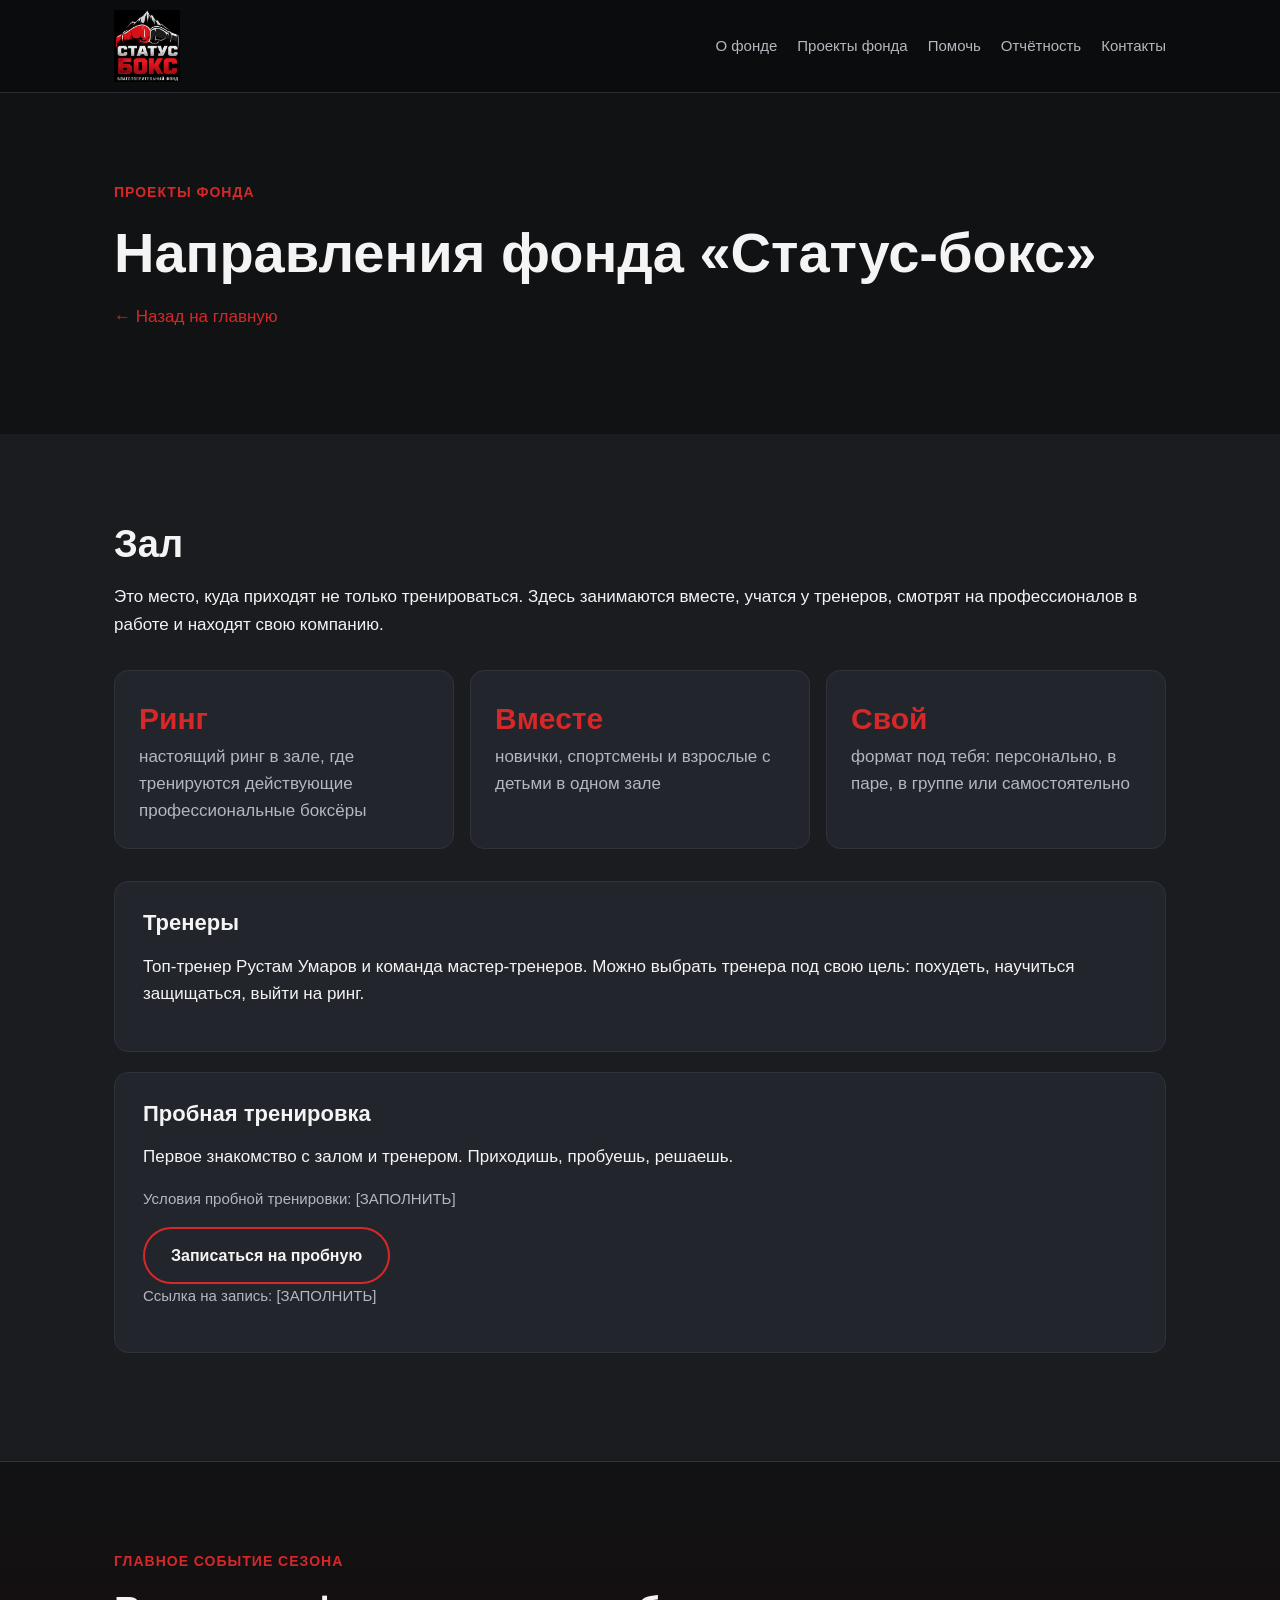
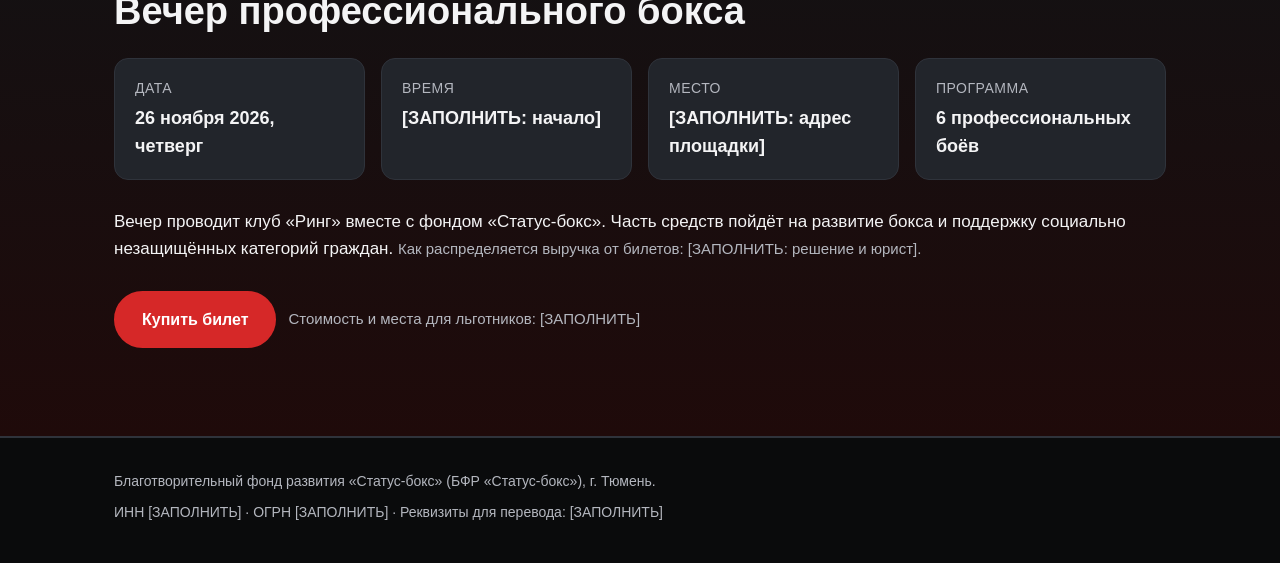
==== projects.html @ a435648f "Зал и вечер бокса вынесены в «Проекты фонда» Co-Authored-By: Claude Haiku 5.5 <noreply@anthropic.com" ====
<!DOCTYPE html>
<html lang="ru">
<head>
  <meta charset="UTF-8">
  <meta name="viewport" content="width=device-width, initial-scale=1.0">
  <title>Проекты фонда «Статус-бокс» — Тюмень</title>
  <meta name="description" content="Проекты благотворительного фонда развития «Статус-бокс» в Тюмени.">
  <link rel="stylesheet" href="style.css">
</head>
<body>

  <header class="top">
    <div class="wrap top__inner">
      <a href="index.html" class="logo">
        <img src="assets/logo-statusbox.png" alt="Эмблема фонда «Статус-бокс»" class="logo__img">
      </a>
      <nav class="menu">
        <a href="index.html#about">О фонде</a>
        <a href="projects.html">Проекты фонда</a>
        <a href="index.html#help">Помочь</a>
        <a href="index.html#reports">Отчётность</a>
        <a href="index.html#contacts">Контакты</a>
      </nav>
    </div>
  </header>

  <section class="block">
    <div class="wrap">
      <p class="fund__tag">Проекты фонда</p>
      <h1>Направления фонда «Статус-бокс»</h1>
      <p><a href="index.html">← Назад на главную</a></p>
    </div>
  </section>

  <section id="zal" class="block block--alt">
    <div class="wrap">
      <h2>Зал</h2>
      <p>
        Это место, куда приходят не только тренироваться. Здесь занимаются вместе, учатся у тренеров,
        смотрят на профессионалов в работе и находят свою компанию.
      </p>
      <div class="facts">
        <div class="fact">
          <div class="fact__num">Ринг</div>
          <div class="fact__text">настоящий ринг в зале, где тренируются действующие профессиональные боксёры</div>
        </div>
        <div class="fact">
          <div class="fact__num">Вместе</div>
          <div class="fact__text">новички, спортсмены и взрослые с детьми в одном зале</div>
        </div>
        <div class="fact">
          <div class="fact__num">Свой</div>
          <div class="fact__text">формат под тебя: персонально, в паре, в группе или самостоятельно</div>
        </div>
      </div>

      <div class="card">
        <h3>Тренеры</h3>
        <p>
          Топ-тренер Рустам Умаров и команда мастер-тренеров. Можно выбрать тренера под свою цель:
          похудеть, научиться защищаться, выйти на ринг.
        </p>
      </div>

      <div class="card">
        <h3>Пробная тренировка</h3>
        <p>Первое знакомство с залом и тренером. Приходишь, пробуешь, решаешь.</p>
        <p class="note">Условия пробной тренировки: [ЗАПОЛНИТЬ]</p>
        <a href="#" class="btn btn--ghost">Записаться на пробную</a>
        <p class="note">Ссылка на запись: [ЗАПОЛНИТЬ]</p>
      </div>
    </div>
  </section>

  <section id="event" class="block event">
    <div class="wrap">
      <p class="event__tag">Главное событие сезона</p>
      <h2>Вечер профессионального бокса</h2>
      <div class="event__info">
        <div><span class="label">Дата</span><span class="value">26 ноября 2026, четверг</span></div>
        <div><span class="label">Время</span><span class="value">[ЗАПОЛНИТЬ: начало]</span></div>
        <div><span class="label">Место</span><span class="value">[ЗАПОЛНИТЬ: адрес площадки]</span></div>
        <div><span class="label">Программа</span><span class="value">6 профессиональных боёв</span></div>
      </div>
      <p>
        Вечер проводит клуб «Ринг» вместе с фондом «Статус-бокс». Часть средств пойдёт на развитие бокса
        и поддержку социально незащищённых категорий граждан.
        <span class="note">Как распределяется выручка от билетов: [ЗАПОЛНИТЬ: решение и юрист].</span>
      </p>
      <div class="hero__actions">
        <a href="#" class="btn btn--primary">Купить билет</a>
        <span class="note">Стоимость и места для льготников: [ЗАПОЛНИТЬ]</span>
      </div>
    </div>
  </section>

  <footer class="foot">
    <div class="wrap">
      <p>Благотворительный фонд развития «Статус-бокс» (БФР «Статус-бокс»), г. Тюмень.</p>
      <p>ИНН [ЗАПОЛНИТЬ] · ОГРН [ЗАПОЛНИТЬ] · Реквизиты для перевода: [ЗАПОЛНИТЬ]</p>
    </div>
  </footer>

</body>
</html>
---- style.css ----
/* Фонд СТАТУС-БОКС: цвета — тёмный фон, красный акцент, белый текст (как в плане кампании) */
:root {
  --bg: #111214;
  --bg-alt: #1a1c20;
  --card: #22252b;
  --text: #f4f4f5;
  --muted: #b4b7bf;
  --accent: #d62828;
  --accent-dark: #a51f1f;
  --line: #2f333b;
  --radius: 14px;
}

* { box-sizing: border-box; }

html { scroll-behavior: smooth; }

body {
  margin: 0;
  font-family: "Segoe UI", Roboto, Arial, sans-serif;
  font-size: 17px;
  line-height: 1.6;
  color: var(--text);
  background: var(--bg);
}

a { color: var(--accent); text-decoration: none; }
a:hover { text-decoration: underline; }

h1, h2, h3 { line-height: 1.2; margin: 0 0 16px; }
h1 { font-size: clamp(32px, 5vw, 56px); font-weight: 800; }
h2 { font-size: clamp(26px, 3.5vw, 38px); font-weight: 800; }
h3 { font-size: 22px; font-weight: 700; }

p { margin: 0 0 16px; }

.wrap {
  max-width: 1100px;
  margin: 0 auto;
  padding: 0 24px;
}

/* Верхняя панель */
.top {
  position: sticky;
  top: 0;
  z-index: 10;
  background: rgba(17, 18, 20, 0.95);
  border-bottom: 1px solid var(--line);
}
.top__inner {
  display: flex;
  align-items: center;
  justify-content: space-between;
  gap: 16px;
  padding-top: 14px;
  padding-bottom: 14px;
  flex-wrap: wrap;
}
.logo {
  color: var(--text);
  font-weight: 800;
  letter-spacing: 1px;
  font-size: 20px;
}
.logo:hover { text-decoration: none; }
.menu { display: flex; gap: 20px; flex-wrap: wrap; }
.menu a { color: var(--muted); font-size: 15px; }
.menu a:hover { color: var(--text); text-decoration: none; }

/* Первый экран */
.hero {
  padding: 96px 0 88px;
  background:
    linear-gradient(120deg, rgba(214, 40, 40, 0.18), transparent 60%),
    var(--bg);
  border-bottom: 1px solid var(--line);
}
.hero__tag {
  color: var(--accent);
  font-weight: 700;
  text-transform: uppercase;
  letter-spacing: 1px;
  font-size: 14px;
}
.hero__lead {
  font-size: 20px;
  color: var(--muted);
  max-width: 720px;
}
.hero__actions {
  display: flex;
  gap: 12px;
  flex-wrap: wrap;
  align-items: center;
  margin-top: 28px;
}

/* Кнопки */
.btn {
  display: inline-block;
  padding: 14px 26px;
  border-radius: 999px;
  font-weight: 700;
  font-size: 16px;
  border: 2px solid var(--accent);
  transition: background 0.2s, color 0.2s;
}
.btn--primary {
  background: var(--accent);
  color: #fff;
}
.btn--primary:hover {
  background: var(--accent-dark);
  border-color: var(--accent-dark);
  text-decoration: none;
}
.btn--ghost {
  background: transparent;
  color: var(--text);
}
.btn--ghost:hover {
  background: var(--accent);
  color: #fff;
  text-decoration: none;
}

/* Блоки */
.block { padding: 88px 0; }
.block--alt { background: var(--bg-alt); }
.list { padding-left: 22px; margin: 0; }
.list li { margin-bottom: 8px; }

.note {
  color: var(--muted);
  font-size: 15px;
}

/* Цифры */
.facts {
  display: grid;
  grid-template-columns: repeat(auto-fit, minmax(200px, 1fr));
  gap: 16px;
  margin: 32px 0;
}
.fact {
  background: var(--card);
  border: 1px solid var(--line);
  border-radius: var(--radius);
  padding: 24px;
}
.fact__num {
  font-size: 30px;
  font-weight: 800;
  color: var(--accent);
}
.fact__text { color: var(--muted); }

/* Карточки */
.card {
  background: var(--card);
  border: 1px solid var(--line);
  border-radius: var(--radius);
  padding: 28px;
  margin-bottom: 20px;
}
.help-grid {
  display: grid;
  grid-template-columns: repeat(auto-fit, minmax(260px, 1fr));
  gap: 20px;
}
.help-grid .card { margin-bottom: 0; }
.help-grid .btn { margin-top: 8px; }

/* Вечер бокса */
.event {
  background:
    linear-gradient(180deg, var(--bg) 0%, #1f0a0a 100%);
  border-top: 1px solid var(--line);
  border-bottom: 1px solid var(--line);
}
.event__tag {
  color: var(--accent);
  font-weight: 700;
  text-transform: uppercase;
  letter-spacing: 1px;
  font-size: 14px;
}
.event__info {
  display: grid;
  grid-template-columns: repeat(auto-fit, minmax(200px, 1fr));
  gap: 16px;
  margin: 24px 0 28px;
}
.event__info > div {
  background: var(--card);
  border: 1px solid var(--line);
  border-radius: var(--radius);
  padding: 18px 20px;
  display: flex;
  flex-direction: column;
  gap: 4px;
}

.label {
  color: var(--muted);
  font-size: 14px;
  text-transform: uppercase;
  letter-spacing: 0.5px;
}
.value { font-size: 18px; font-weight: 700; }

/* Контакты */
.contacts { list-style: none; padding: 0; margin: 0 0 16px; }
.contacts li {
  padding: 12px 0;
  border-bottom: 1px solid var(--line);
  display: flex;
  gap: 16px;
  flex-wrap: wrap;
}
.contacts .label { min-width: 90px; }

/* Подвал */
.foot {
  background: #0a0b0c;
  border-top: 1px solid var(--line);
  padding: 32px 0;
  color: var(--muted);
  font-size: 14px;
}
.foot p { margin-bottom: 8px; }
.foot a { color: var(--muted); }

/* Телефоны */
@media (max-width: 640px) {
  body { font-size: 16px; }
  .hero { padding: 64px 0 56px; }
  .block { padding: 64px 0; }
  .card { padding: 22px; }
  .menu { gap: 14px; }
}

/* ===== Фонд СТАТУС-БОКС: главный блок ===== */

/* Эмблема в шапке */
.logo { display: inline-flex; align-items: center; }
.logo:hover { text-decoration: none; }
.logo__img { height: 48px; width: auto; display: block; border-radius: 6px; }

/* Герой: фон из hero-bg.svg, эмблема по центру */
.hero {
  text-align: center;
  padding: 88px 0 96px;
  background:
    linear-gradient(180deg, rgba(12, 13, 16, 0.25) 0%, rgba(12, 13, 16, 0.75) 100%),
    url("assets/hero-bg.svg") center / cover no-repeat;
}
.hero__inner { display: flex; flex-direction: column; align-items: center; }
.hero h1 { margin-top: 8px; }
.hero__lead { margin-left: auto; margin-right: auto; }
.hero__actions { justify-content: center; }

/* Эмблема: чёрная карточка, чтобы смотрелась как на фирменном бланке */
.hero__logo {
  background: #000;
  border-radius: var(--radius);
  padding: 18px 24px;
  box-shadow: 0 12px 40px rgba(0, 0, 0, 0.5), 0 0 0 1px rgba(255, 255, 255, 0.06);
  margin-bottom: 28px;
}
.hero__logo img {
  display: block;
  width: min(300px, 70vw);
  height: auto;
}

/* Приоритетный блок о фонде */
.fund {
  border-top: 4px solid var(--accent);
  background: var(--bg-alt);
}
.fund__tag {
  color: var(--accent);
  font-weight: 700;
  text-transform: uppercase;
  letter-spacing: 1px;
  font-size: 14px;
}
.fund .list li::marker { color: var(--accent); }

/* Шапка: фонд первым, компактнее */
.top { background: rgba(12, 13, 16, 0.97); }

/* ===== Версия 2: эмблема слева сверху, деловой фон ===== */

/* Эмблема в шапке слева сверху, крупнее */
.top { background: #0b0c0e; border-bottom: 1px solid #2a2d33; }
.top__inner { padding-top: 10px; padding-bottom: 10px; }
.logo__img { height: 72px; border-radius: 0; }

/* Герой: левое выравнивание, фон-ринг */
.hero {
  text-align: left;
  padding: 120px 0 128px;
  background:
    linear-gradient(90deg, rgba(11, 12, 14, 0.92) 0%, rgba(11, 12, 14, 0.55) 55%, rgba(11, 12, 14, 0.2) 100%),
    url("assets/hero-bg.svg") center / cover no-repeat;
}
.hero__inner { align-items: flex-start; }
.hero__lead { margin-left: 0; margin-right: 0; }
.hero__actions { justify-content: flex-start; }
.hero h1 { font-size: clamp(34px, 4.6vw, 60px); max-width: 760px; }
.hero__tag { color: #c9cbd1; }

/* QR-код для пожертвований */
.qr img {
  display: block;
  width: min(260px, 100%);
  height: auto;
  border-radius: 12px;
  margin: 8px 0 12px;
}
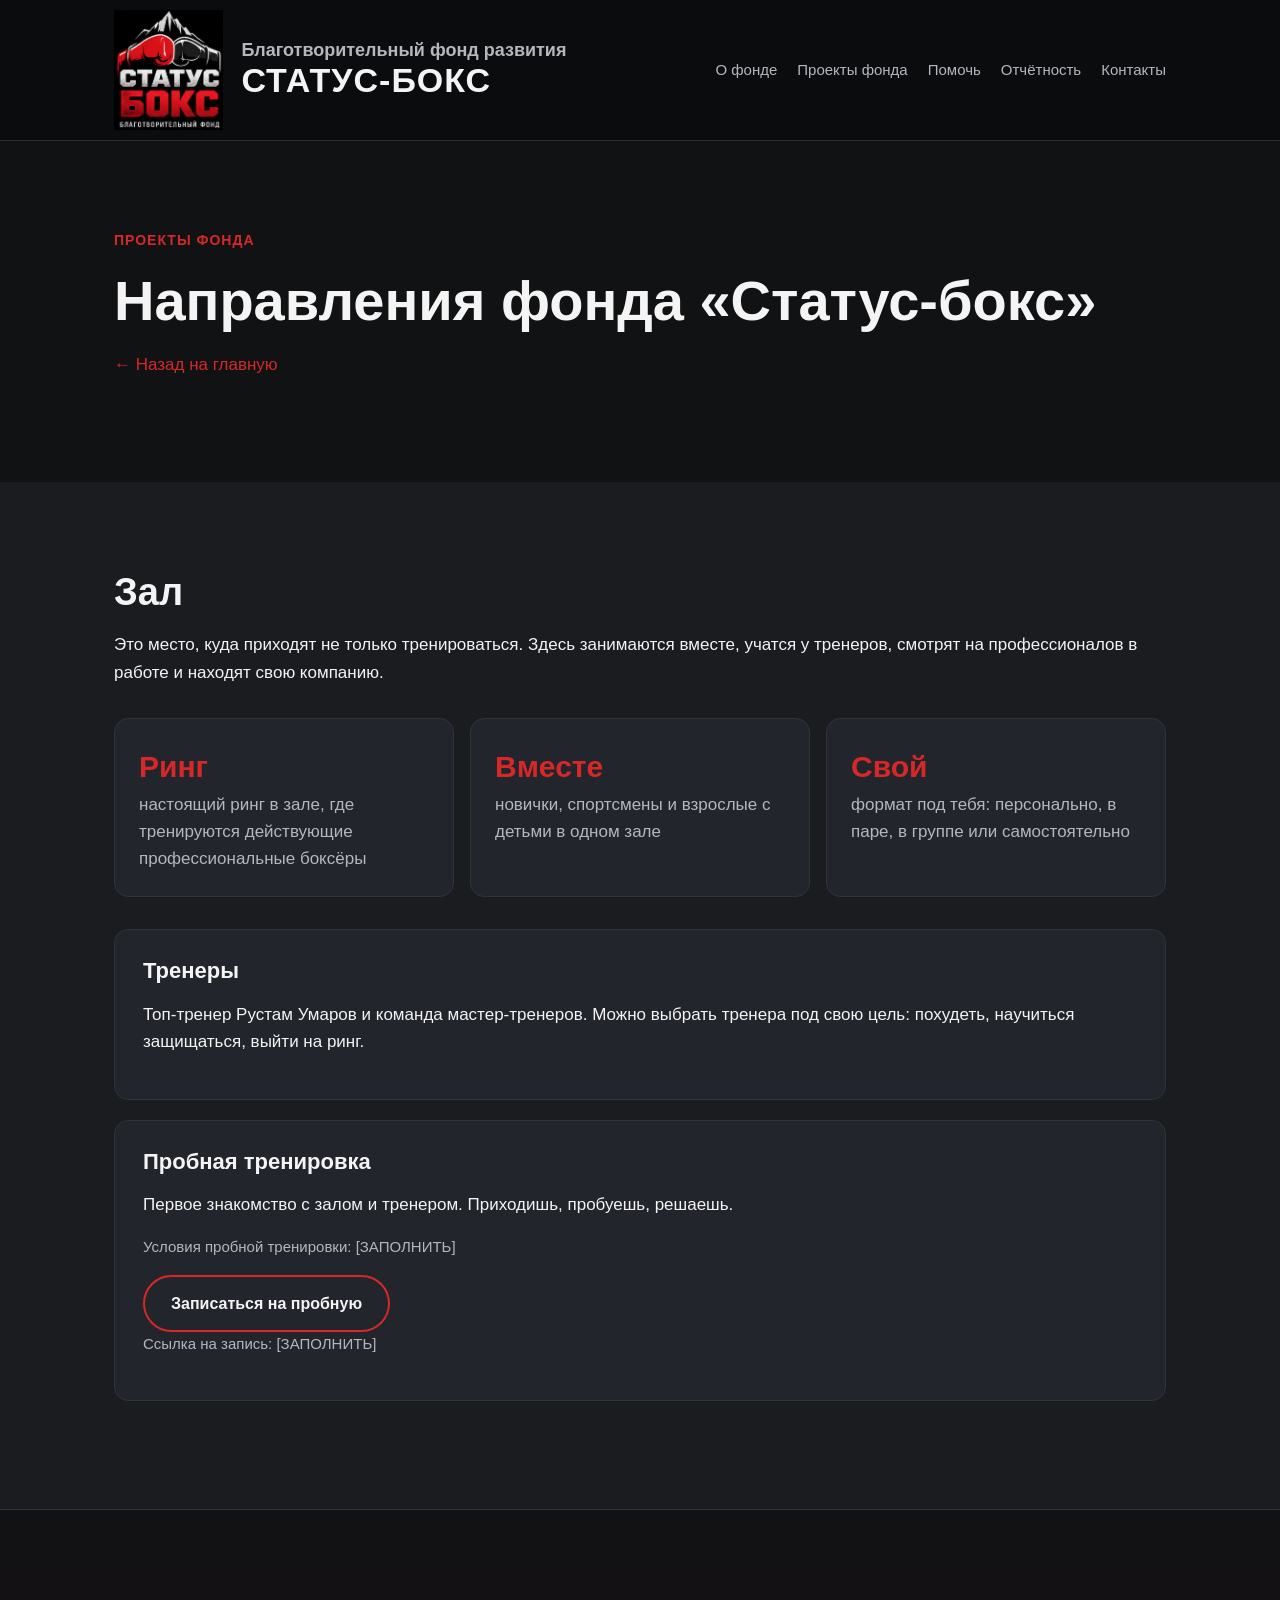
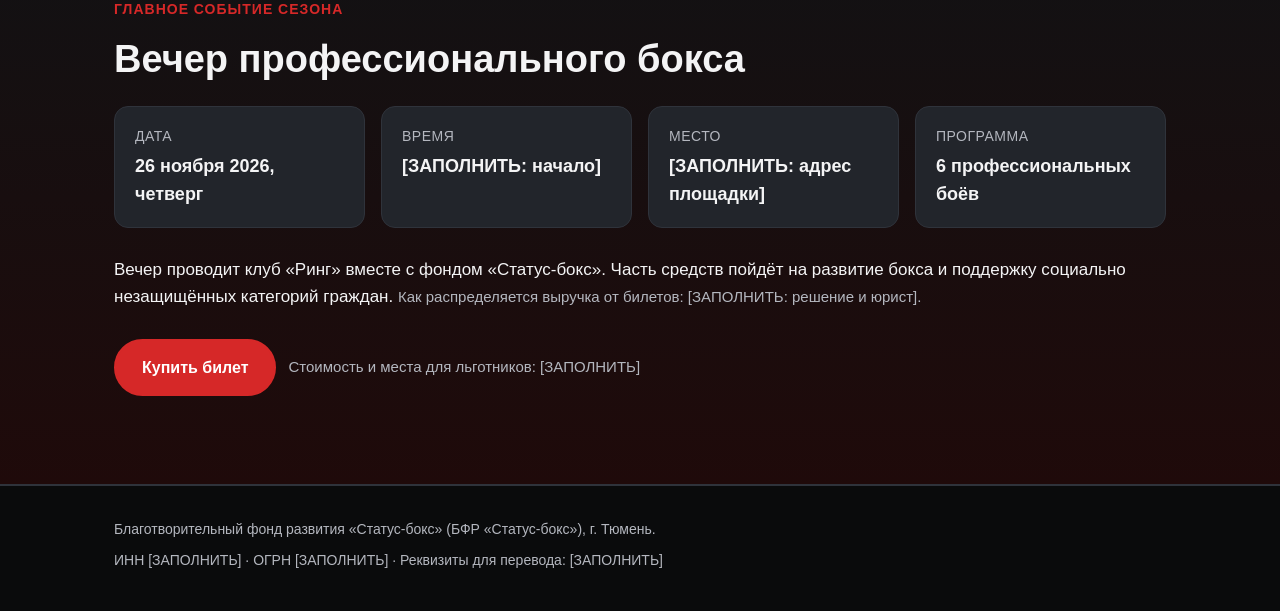
==== commit 1fa78d52: "Шапка: крупный логотип и название фонда, убран верхний блок Co-Authored-By: Claude Haiku 5.5 <norepl" ====
--- a/projects.html
+++ b/projects.html
@@ -13,6 +13,10 @@
     <div class="wrap top__inner">
       <a href="index.html" class="logo">
         <img src="assets/logo-statusbox.png" alt="Эмблема фонда «Статус-бокс»" class="logo__img">
+        <span class="logo__text">
+          <span class="logo__line1">Благотворительный фонд развития</span>
+          <span class="logo__line2">СТАТУС-БОКС</span>
+        </span>
       </a>
       <nav class="menu">
         <a href="index.html#about">О фонде</a>
--- a/style.css
+++ b/style.css
@@ -321,3 +321,15 @@
   border-radius: 12px;
   margin: 8px 0 12px;
 }
+
+/* ===== Шапка: большой логотип и название фонда в две строки ===== */
+.logo__img { height: 120px; width: auto; border-radius: 0; }
+.logo { gap: 18px; }
+.logo__text { display: flex; flex-direction: column; line-height: 1.15; }
+.logo__line1 { font-size: 18px; font-weight: 600; color: var(--muted); letter-spacing: 0; }
+.logo__line2 { font-size: 34px; font-weight: 800; color: var(--text); letter-spacing: 1px; }
+@media (max-width: 640px) {
+  .logo__img { height: 80px; }
+  .logo__line1 { font-size: 14px; }
+  .logo__line2 { font-size: 24px; }
+}
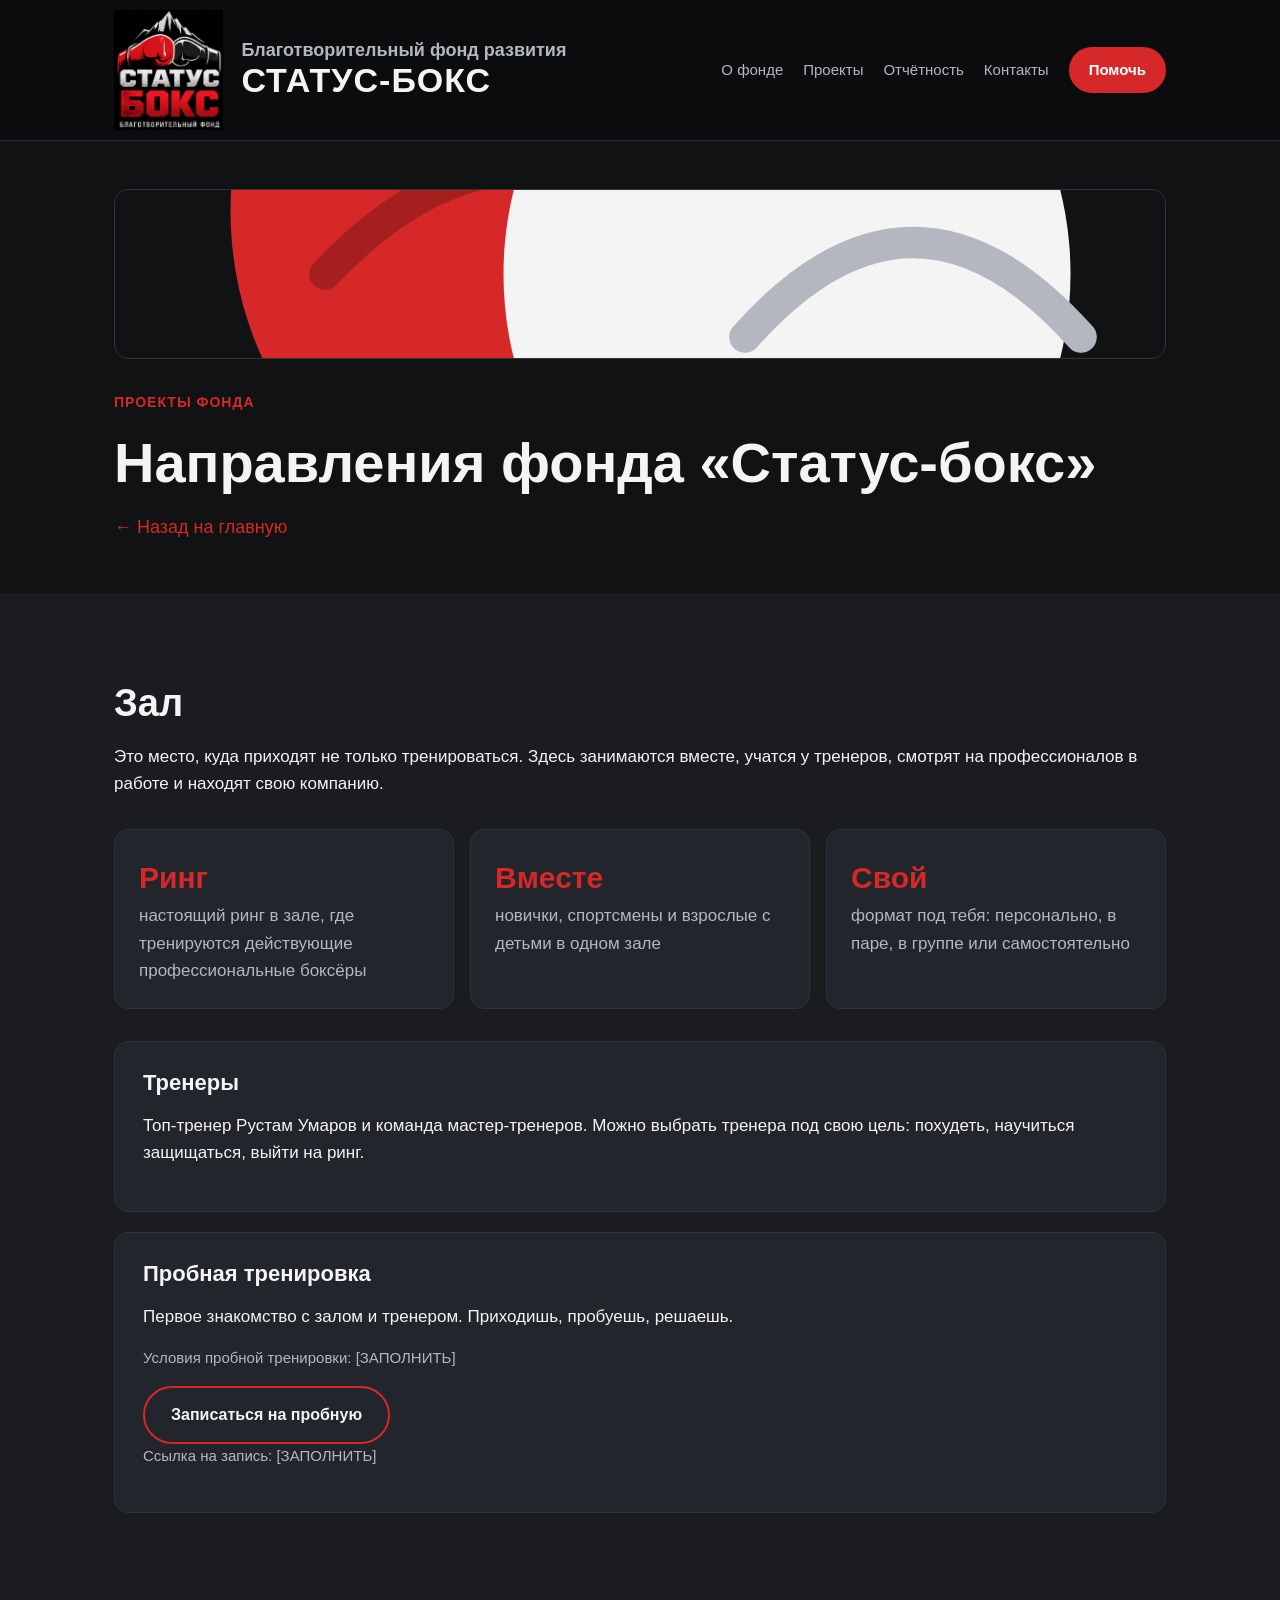
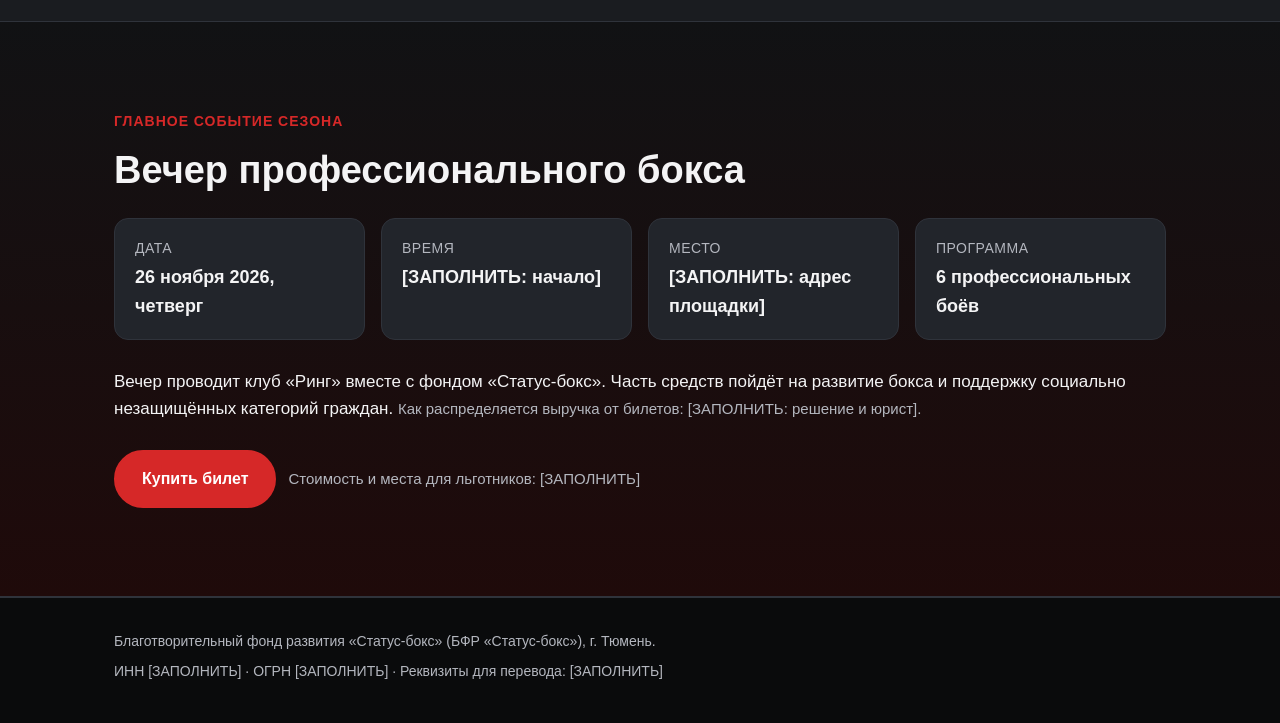
==== commit 00cb0430: "Визуал: баннер, иконки, понятные блоки, кнопка «Помочь» в шапке Co-Authored-By: Claude Haiku 5.5 <no" ====
--- a/projects.html
+++ b/projects.html
@@ -20,19 +20,20 @@
       </a>
       <nav class="menu">
         <a href="index.html#about">О фонде</a>
-        <a href="projects.html">Проекты фонда</a>
-        <a href="index.html#help">Помочь</a>
+        <a href="projects.html">Проекты</a>
         <a href="index.html#reports">Отчётность</a>
         <a href="index.html#contacts">Контакты</a>
+        <a href="index.html#help" class="btn btn--primary btn--small">Помочь</a>
       </nav>
     </div>
   </header>
 
-  <section class="block">
+  <section class="block block--tight">
     <div class="wrap">
+      <img src="assets/img/gloves.svg" alt="" class="banner banner--small">
       <p class="fund__tag">Проекты фонда</p>
       <h1>Направления фонда «Статус-бокс»</h1>
-      <p><a href="index.html">← Назад на главную</a></p>
+      <p class="lead"><a href="index.html">← Назад на главную</a></p>
     </div>
   </section>
 
--- a/style.css
+++ b/style.css
@@ -332,4 +332,93 @@
   .logo__img { height: 80px; }
   .logo__line1 { font-size: 14px; }
   .logo__line2 { font-size: 24px; }
-}+}
+/* ===== Версия 3: картинки, иконки, понятная структура ===== */
+
+/* Кнопка в шапке */
+.menu { align-items: center; }
+.btn--small { padding: 9px 18px; font-size: 14px; border-width: 2px; }
+.menu .btn--small { color: #fff; }
+.menu .btn--small:hover { color: #fff; }
+
+/* Блок «О фонде»: баннер и заголовок */
+.banner {
+  display: block;
+  width: 100%;
+  height: 260px;
+  object-fit: cover;
+  border-radius: var(--radius);
+  margin-bottom: 32px;
+  border: 1px solid var(--line);
+}
+.fund__title { font-size: clamp(28px, 4vw, 44px); font-weight: 800; margin: 8px 0 16px; line-height: 1.15; }
+.fund__lead { font-size: 19px; color: var(--muted); max-width: 760px; }
+
+/* Иконки на карточках */
+.icon {
+  display: inline-flex;
+  align-items: center;
+  justify-content: center;
+  width: 52px;
+  height: 52px;
+  border-radius: 14px;
+  background: rgba(214, 40, 40, 0.14);
+  margin-bottom: 16px;
+}
+.icon svg {
+  width: 26px;
+  height: 26px;
+  fill: none;
+  stroke: var(--accent);
+  stroke-width: 1.8;
+  stroke-linecap: round;
+  stroke-linejoin: round;
+}
+
+/* Карточки-ссылки */
+.card--link { display: block; color: var(--text); transition: transform 0.15s, border-color 0.15s; }
+.card--link:hover { transform: translateY(-3px); border-color: var(--accent); text-decoration: none; }
+.card__more { color: var(--accent); font-weight: 700; }
+.lead { color: var(--muted); font-size: 18px; margin-bottom: 28px; }
+
+/* Расходы: три крупные цифры */
+.rules {
+  display: grid;
+  grid-template-columns: repeat(auto-fit, minmax(220px, 1fr));
+  gap: 16px;
+  margin-bottom: 16px;
+}
+.rule {
+  background: var(--card);
+  border: 1px solid var(--line);
+  border-radius: var(--radius);
+  padding: 26px;
+  border-left: 4px solid var(--accent);
+}
+.rule__num { font-size: 40px; font-weight: 800; color: var(--accent); line-height: 1; margin-bottom: 10px; }
+.rule p { margin: 0; color: var(--muted); }
+
+/* Управление: компактные карточки */
+.people {
+  display: grid;
+  grid-template-columns: repeat(auto-fit, minmax(240px, 1fr));
+  gap: 16px;
+  margin-bottom: 20px;
+}
+.person {
+  background: var(--card);
+  border: 1px solid var(--line);
+  border-radius: var(--radius);
+  padding: 22px 24px;
+}
+.person h3 { font-size: 18px; margin-bottom: 8px; }
+.person p { margin-bottom: 6px; }
+
+/* Подвал: без мёртвых ссылок */
+.foot p { margin-bottom: 8px; }
+@media (max-width: 640px) {
+  .banner { height: 180px; }
+  .menu .btn--small { padding: 7px 14px; }
+}
+.block--tight { padding: 48px 0 24px; }
+.banner--small { height: 170px; }
